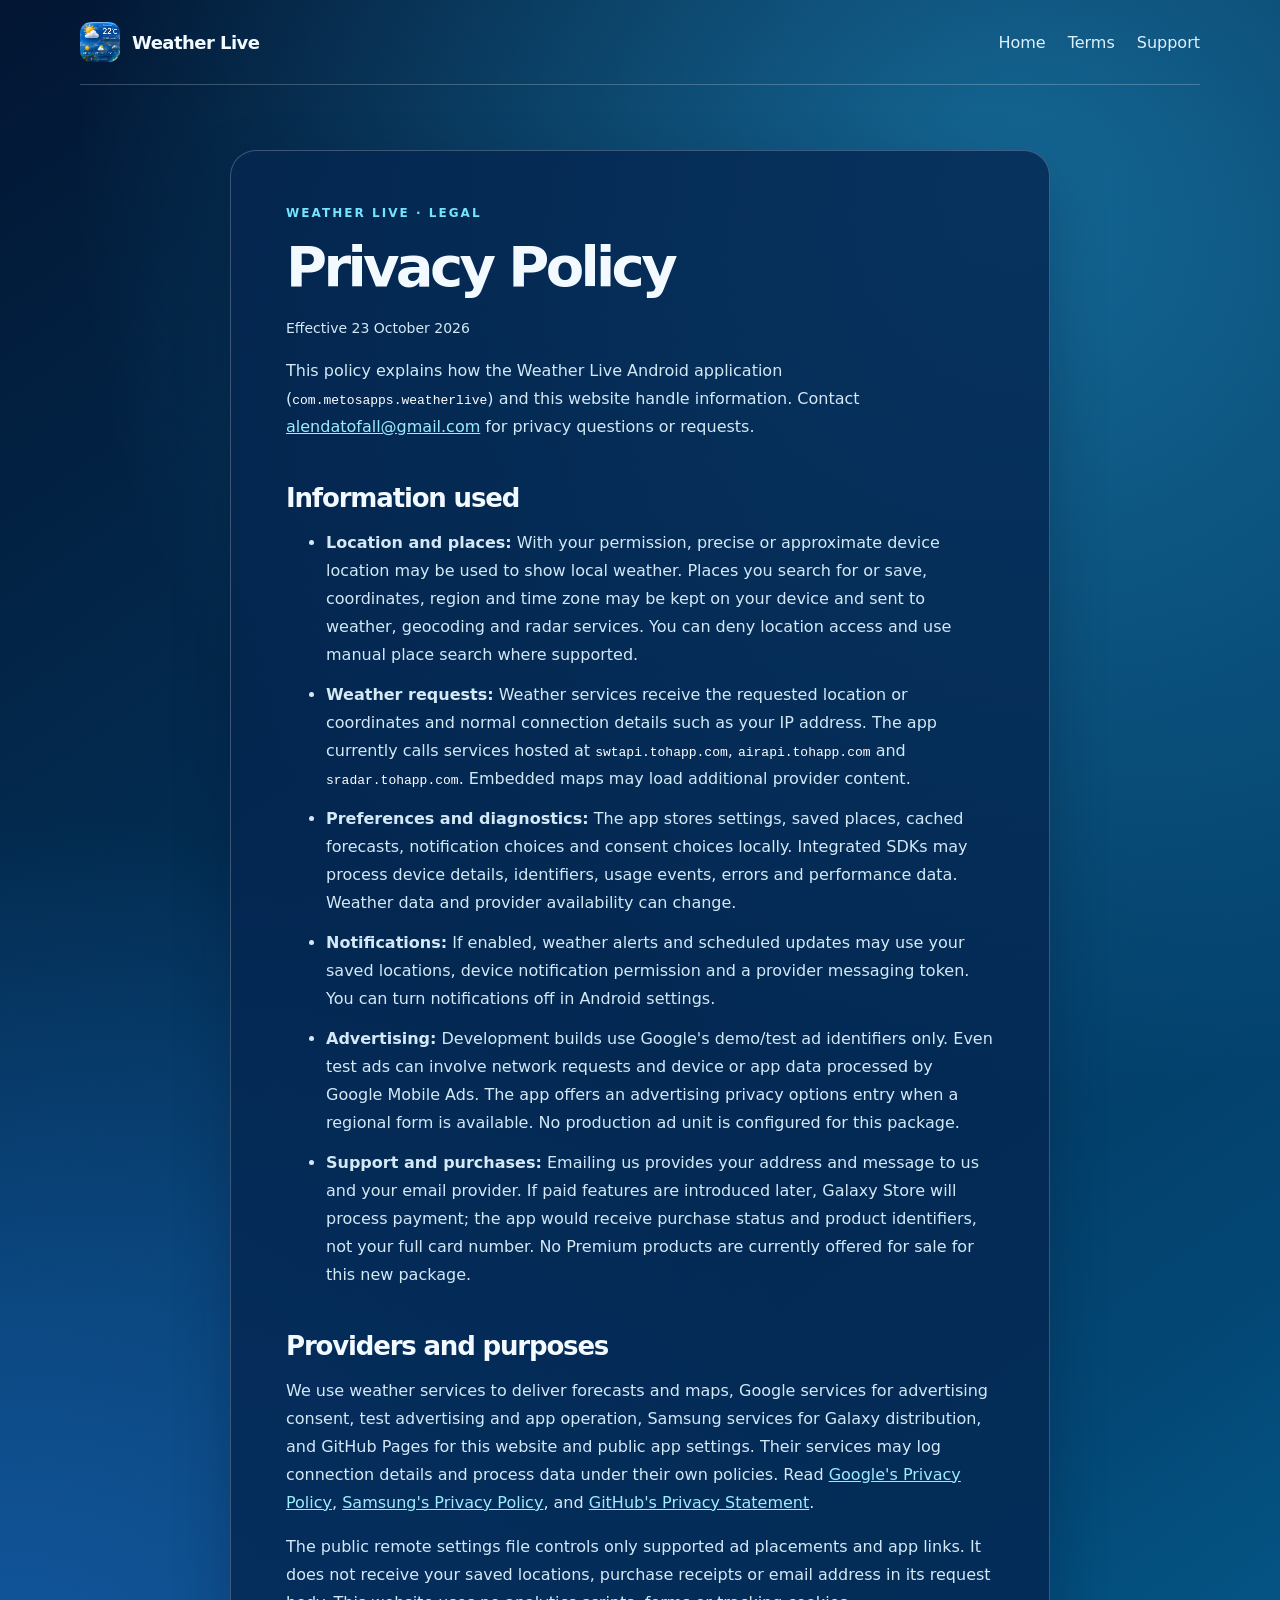
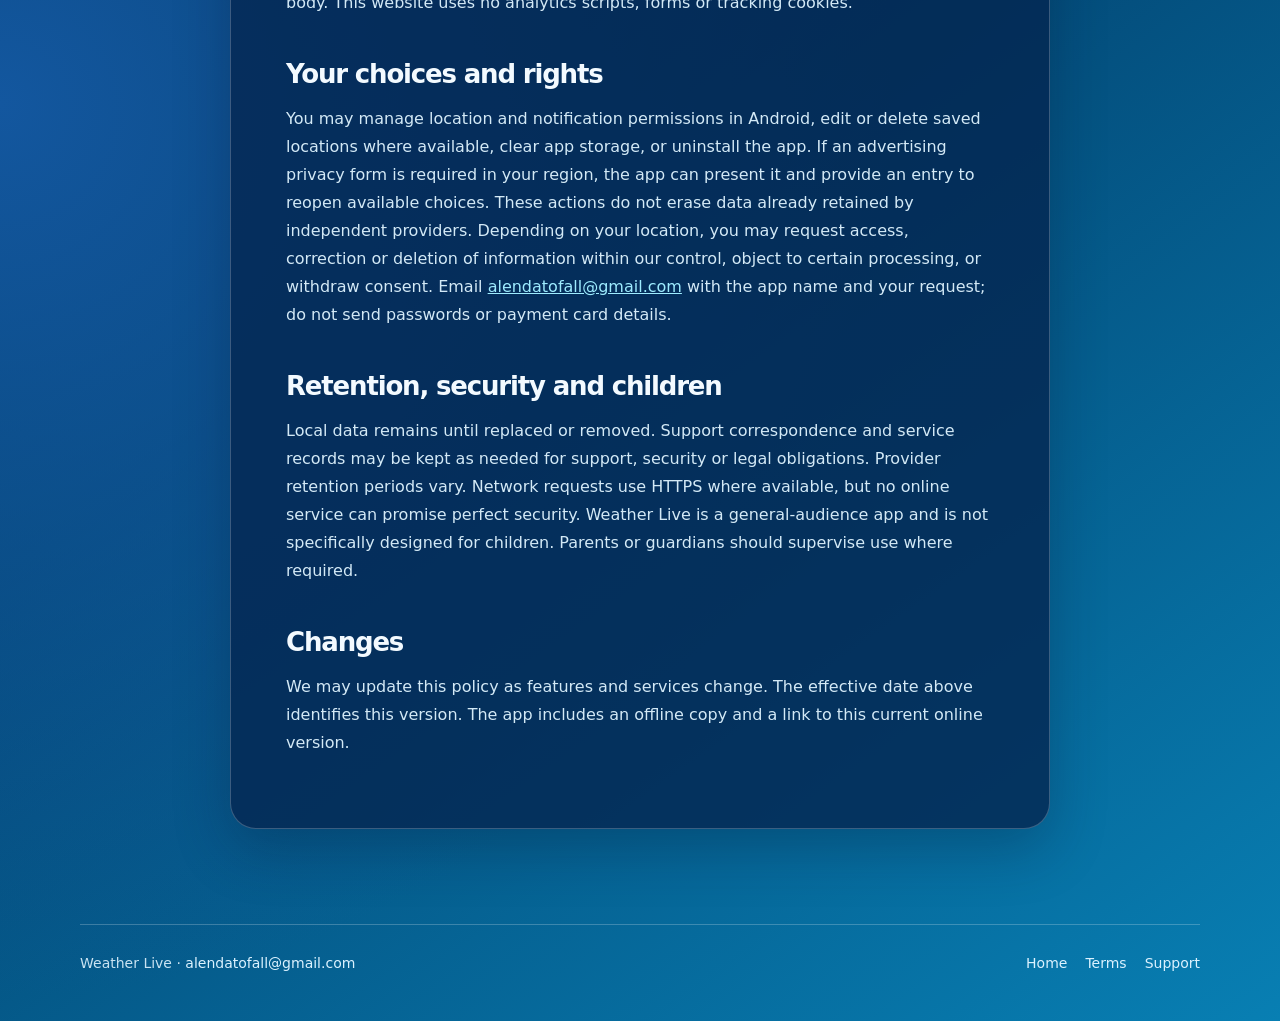
==== docs/privacy.html @ d6e540c8 "Launch Weather Live site and test-ad remote settings" ====
<!doctype html>
<html lang="en"><head><meta charset="utf-8"><meta name="viewport" content="width=device-width,initial-scale=1"><meta name="theme-color" content="#034775"><meta name="description" content="Privacy Policy for Weather Live"><title>Privacy Policy — Weather Live</title><link rel="canonical" href="https://metosapps.github.io/weather-live/privacy.html"><link rel="icon" href="assets/weather-live-icon.png"><link rel="stylesheet" href="styles.css"></head><body><header class="top wrap"><a class="brand" href="./"><img src="assets/weather-live-icon.png" alt="">Weather Live</a><nav class="nav"><a href="./">Home</a><a href="terms.html">Terms</a><a href="support.html">Support</a></nav></header><main class="article"><div class="eyebrow">Weather Live · Legal</div><h1>Privacy Policy</h1><p class="date">Effective 23 October 2026</p><p>This policy explains how the Weather Live Android application (<code>com.metosapps.weatherlive</code>) and this website handle information. Contact <a href="mailto:alendatofall@gmail.com">alendatofall@gmail.com</a> for privacy questions or requests.</p>
<h2>Information used</h2><ul><li><strong>Location and places:</strong> With your permission, precise or approximate device location may be used to show local weather. Places you search for or save, coordinates, region and time zone may be kept on your device and sent to weather, geocoding and radar services. You can deny location access and use manual place search where supported.</li><li><strong>Weather requests:</strong> Weather services receive the requested location or coordinates and normal connection details such as your IP address. The app currently calls services hosted at <code>swtapi.tohapp.com</code>, <code>airapi.tohapp.com</code> and <code>sradar.tohapp.com</code>. Embedded maps may load additional provider content.</li><li><strong>Preferences and diagnostics:</strong> The app stores settings, saved places, cached forecasts, notification choices and consent choices locally. Integrated SDKs may process device details, identifiers, usage events, errors and performance data. Weather data and provider availability can change.</li><li><strong>Notifications:</strong> If enabled, weather alerts and scheduled updates may use your saved locations, device notification permission and a provider messaging token. You can turn notifications off in Android settings.</li><li><strong>Advertising:</strong> Development builds use Google's demo/test ad identifiers only. Even test ads can involve network requests and device or app data processed by Google Mobile Ads. The app offers an advertising privacy options entry when a regional form is available. No production ad unit is configured for this package.</li><li><strong>Support and purchases:</strong> Emailing us provides your address and message to us and your email provider. If paid features are introduced later, Galaxy Store will process payment; the app would receive purchase status and product identifiers, not your full card number. No Premium products are currently offered for sale for this new package.</li></ul>
<h2>Providers and purposes</h2><p>We use weather services to deliver forecasts and maps, Google services for advertising consent, test advertising and app operation, Samsung services for Galaxy distribution, and GitHub Pages for this website and public app settings. Their services may log connection details and process data under their own policies. Read <a href="https://policies.google.com/privacy">Google's Privacy Policy</a>, <a href="https://www.samsung.com/us/account/privacy-policy/">Samsung's Privacy Policy</a>, and <a href="https://docs.github.com/en/site-policy/privacy-policies/github-general-privacy-statement">GitHub's Privacy Statement</a>.</p><p>The public remote settings file controls only supported ad placements and app links. It does not receive your saved locations, purchase receipts or email address in its request body. This website uses no analytics scripts, forms or tracking cookies.</p>
<h2>Your choices and rights</h2><p>You may manage location and notification permissions in Android, edit or delete saved locations where available, clear app storage, or uninstall the app. If an advertising privacy form is required in your region, the app can present it and provide an entry to reopen available choices. These actions do not erase data already retained by independent providers. Depending on your location, you may request access, correction or deletion of information within our control, object to certain processing, or withdraw consent. Email <a href="mailto:alendatofall@gmail.com">alendatofall@gmail.com</a> with the app name and your request; do not send passwords or payment card details.</p>
<h2>Retention, security and children</h2><p>Local data remains until replaced or removed. Support correspondence and service records may be kept as needed for support, security or legal obligations. Provider retention periods vary. Network requests use HTTPS where available, but no online service can promise perfect security. Weather Live is a general-audience app and is not specifically designed for children. Parents or guardians should supervise use where required.</p>
<h2>Changes</h2><p>We may update this policy as features and services change. The effective date above identifies this version. The app includes an offline copy and a link to this current online version.</p></main><footer class="foot wrap"><span>Weather Live · <a href="mailto:alendatofall@gmail.com">alendatofall@gmail.com</a></span><nav><a href="./">Home</a><a href="terms.html">Terms</a><a href="support.html">Support</a></nav></footer></body></html>
---- docs/styles.css ----
:root{color-scheme:dark;--ink:#f3faff;--muted:#bfd9ec;--line:#ffffff38;--glass:#ffffff16;--cyan:#74e4ff;--deep:#021b40}*{box-sizing:border-box}html{scroll-behavior:smooth}body{margin:0;font-family:Inter,ui-sans-serif,system-ui,-apple-system,BlinkMacSystemFont,"Segoe UI",sans-serif;color:var(--ink);background:radial-gradient(circle at 78% 7%,#2dbdf76b,transparent 35%),radial-gradient(circle at 0 65%,#13579f,transparent 42%),linear-gradient(145deg,#021633,#034775 62%,#087fb3);min-height:100vh}a{color:inherit}a:focus-visible{outline:3px solid #b1f0ff;outline-offset:4px;border-radius:8px}.wrap{width:min(1120px,calc(100% - 40px));margin:auto}.top{display:flex;align-items:center;justify-content:space-between;gap:24px;padding:22px 0;border-bottom:1px solid var(--line)}.brand{display:flex;align-items:center;gap:12px;text-decoration:none;font-size:18px;font-weight:800;letter-spacing:-.03em}.brand img{width:40px;height:40px;border-radius:11px}.nav{display:flex;flex-wrap:wrap;gap:22px}.nav a,.foot a{text-decoration:none;color:#dbf2ff}.nav a:hover,.foot a:hover{text-decoration:underline}.hero{display:grid;grid-template-columns:1.15fr .85fr;align-items:center;gap:56px;padding:75px 0 65px}.eyebrow{font-size:12px;letter-spacing:.17em;text-transform:uppercase;font-weight:800;color:var(--cyan)}h1{font-size:clamp(48px,7vw,86px);line-height:1.04;letter-spacing:-.065em;margin:18px 0 20px}h2{font-size:clamp(28px,3.5vw,44px);letter-spacing:-.045em;margin:0 0 14px}h3{font-size:20px;margin:0 0 10px}.lead{font-size:clamp(18px,2vw,21px);line-height:1.65;color:#def3ff;max-width:650px}.muted{color:var(--muted);line-height:1.65}.pills{display:flex;gap:10px;flex-wrap:wrap;margin:28px 0}.pill{padding:9px 13px;border:1px solid var(--line);border-radius:99px;background:var(--glass);color:#e4f7ff;font-size:13px}.store{display:inline-flex;align-items:center;gap:12px;border:1px solid #a9eafa;background:#071c39;border-radius:14px;padding:11px 18px;text-decoration:none;box-shadow:0 10px 30px #00132c55}.store:hover{background:#12385f}.store svg{width:30px;height:30px}.store small{display:block;color:#b8d6e7;font-size:10px;letter-spacing:.12em;text-transform:uppercase}.store strong{display:block;font-size:19px;line-height:1.12}.soon{display:block;margin-top:12px;color:#d8eefa;font-size:13px}.visual{position:relative}.visual:before{content:"";position:absolute;inset:10%;background:#21c7ff;filter:blur(85px);opacity:.5}.hero-icon{position:relative;display:block;width:min(100%,450px);margin:auto;border-radius:28%;box-shadow:0 38px 80px #00152ea6;transform:rotate(2deg)}.section{padding:62px 0}.section-head{max-width:700px;margin-bottom:26px}.grid{display:grid;grid-template-columns:repeat(3,1fr);gap:16px}.card{background:linear-gradient(150deg,#ffffff29,#ffffff0c);border:1px solid var(--line);backdrop-filter:blur(16px);border-radius:22px;padding:25px;min-height:180px;box-shadow:0 14px 36px #00142d28}.card .symbol{font-size:27px;display:block;margin-bottom:22px}.card p{margin:0;color:#cce5f4;line-height:1.6}.band{margin:50px 0;padding:33px;border-radius:25px;background:linear-gradient(130deg,#ffffff20,#ffffff0a);border:1px solid var(--line);display:flex;justify-content:space-between;gap:30px;align-items:center}.band p{max-width:680px}.foot{border-top:1px solid var(--line);padding:30px 0 50px;display:flex;justify-content:space-between;gap:22px;flex-wrap:wrap;color:#c9e3f2;font-size:14px}.foot nav{display:flex;gap:18px;flex-wrap:wrap}.article{max-width:820px;margin:65px auto 95px;background:#042650cc;border:1px solid var(--line);border-radius:26px;padding:clamp(25px,5vw,55px);box-shadow:0 20px 55px #00142d44}.article h1{font-size:clamp(37px,5vw,56px)}.article h2{font-size:26px;margin:42px 0 12px}.article p,.article li{color:#d3e9f6;line-height:1.75}.article li{margin-bottom:12px}.article a{color:#9eecff}.article code{color:#fff;overflow-wrap:anywhere}.date{color:#afd6ec;font-size:14px}@media(max-width:790px){.hero{grid-template-columns:1fr;padding:54px 0 35px;gap:40px}.visual{order:-1}.hero-icon{width:min(72vw,330px)}.grid{grid-template-columns:repeat(2,1fr)}.band{display:block}}@media(max-width:550px){.top{align-items:flex-start;flex-direction:column}.nav{gap:14px}.grid{grid-template-columns:1fr}.card{min-height:0}.band{padding:25px}}
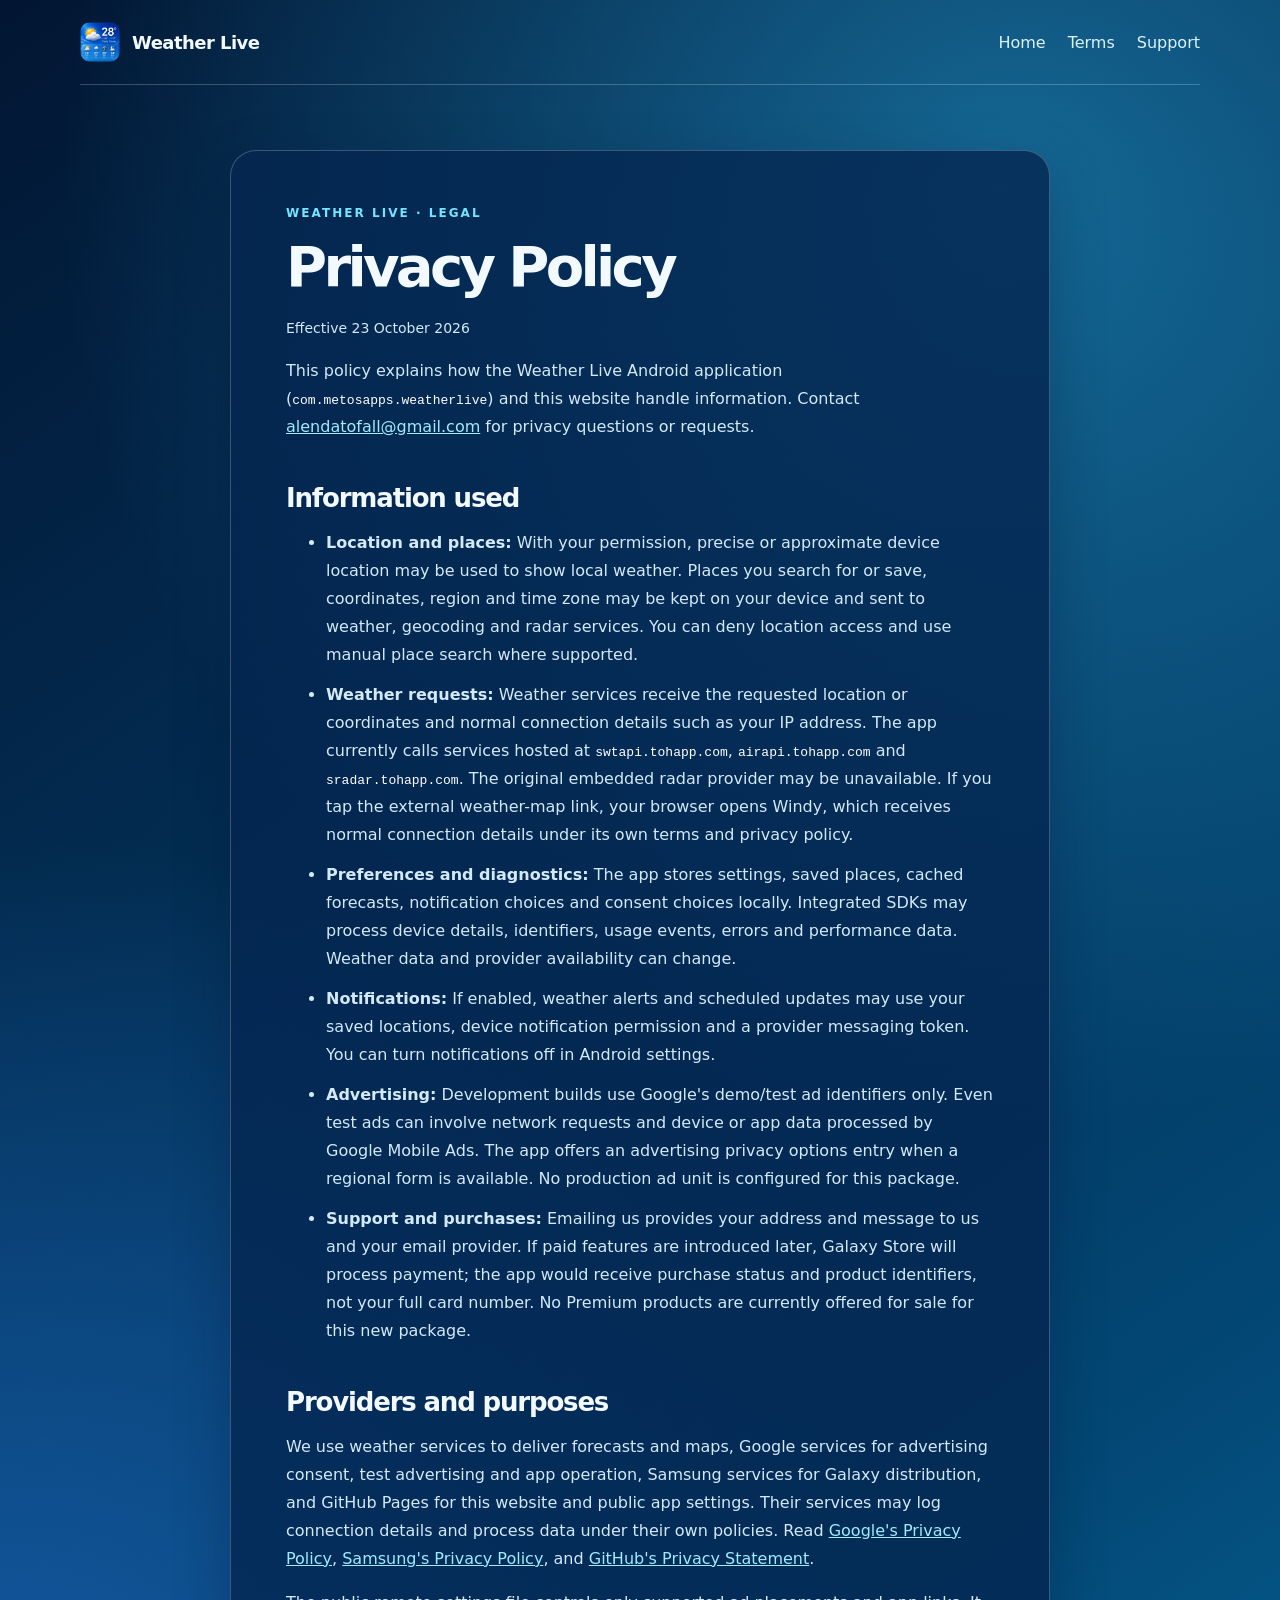
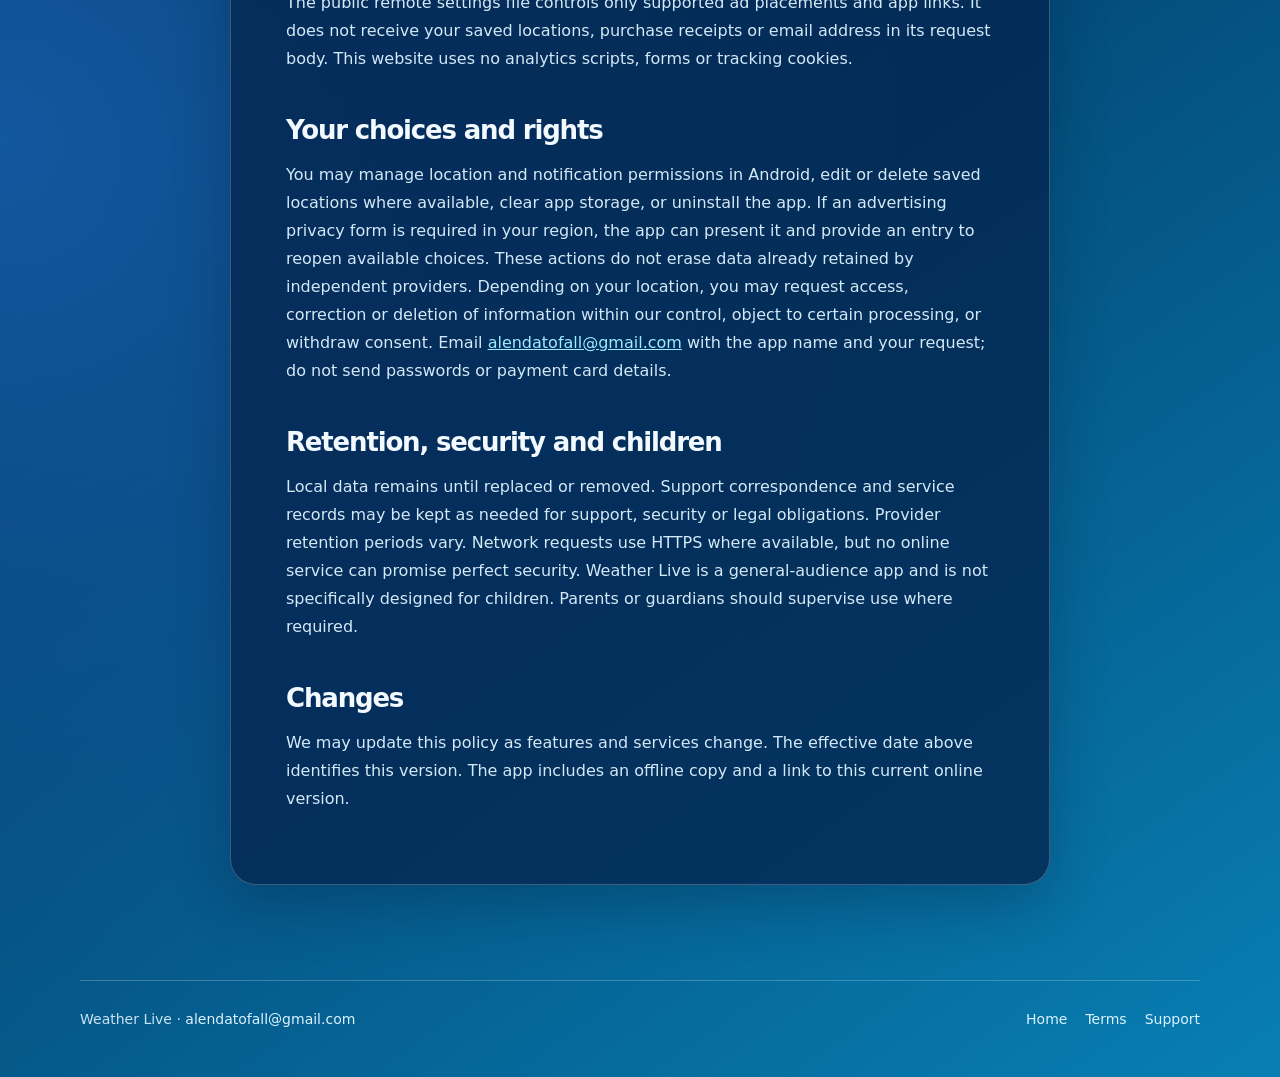
==== commit b0a8355f: "Refresh Weather Live icon and condition artwork" ====
--- a/docs/privacy.html
+++ b/docs/privacy.html
@@ -1,6 +1,6 @@
 <!doctype html>
 <html lang="en"><head><meta charset="utf-8"><meta name="viewport" content="width=device-width,initial-scale=1"><meta name="theme-color" content="#034775"><meta name="description" content="Privacy Policy for Weather Live"><title>Privacy Policy — Weather Live</title><link rel="canonical" href="https://metosapps.github.io/weather-live/privacy.html"><link rel="icon" href="assets/weather-live-icon.png"><link rel="stylesheet" href="styles.css"></head><body><header class="top wrap"><a class="brand" href="./"><img src="assets/weather-live-icon.png" alt="">Weather Live</a><nav class="nav"><a href="./">Home</a><a href="terms.html">Terms</a><a href="support.html">Support</a></nav></header><main class="article"><div class="eyebrow">Weather Live · Legal</div><h1>Privacy Policy</h1><p class="date">Effective 23 October 2026</p><p>This policy explains how the Weather Live Android application (<code>com.metosapps.weatherlive</code>) and this website handle information. Contact <a href="mailto:alendatofall@gmail.com">alendatofall@gmail.com</a> for privacy questions or requests.</p>
-<h2>Information used</h2><ul><li><strong>Location and places:</strong> With your permission, precise or approximate device location may be used to show local weather. Places you search for or save, coordinates, region and time zone may be kept on your device and sent to weather, geocoding and radar services. You can deny location access and use manual place search where supported.</li><li><strong>Weather requests:</strong> Weather services receive the requested location or coordinates and normal connection details such as your IP address. The app currently calls services hosted at <code>swtapi.tohapp.com</code>, <code>airapi.tohapp.com</code> and <code>sradar.tohapp.com</code>. Embedded maps may load additional provider content.</li><li><strong>Preferences and diagnostics:</strong> The app stores settings, saved places, cached forecasts, notification choices and consent choices locally. Integrated SDKs may process device details, identifiers, usage events, errors and performance data. Weather data and provider availability can change.</li><li><strong>Notifications:</strong> If enabled, weather alerts and scheduled updates may use your saved locations, device notification permission and a provider messaging token. You can turn notifications off in Android settings.</li><li><strong>Advertising:</strong> Development builds use Google's demo/test ad identifiers only. Even test ads can involve network requests and device or app data processed by Google Mobile Ads. The app offers an advertising privacy options entry when a regional form is available. No production ad unit is configured for this package.</li><li><strong>Support and purchases:</strong> Emailing us provides your address and message to us and your email provider. If paid features are introduced later, Galaxy Store will process payment; the app would receive purchase status and product identifiers, not your full card number. No Premium products are currently offered for sale for this new package.</li></ul>
+<h2>Information used</h2><ul><li><strong>Location and places:</strong> With your permission, precise or approximate device location may be used to show local weather. Places you search for or save, coordinates, region and time zone may be kept on your device and sent to weather, geocoding and radar services. You can deny location access and use manual place search where supported.</li><li><strong>Weather requests:</strong> Weather services receive the requested location or coordinates and normal connection details such as your IP address. The app currently calls services hosted at <code>swtapi.tohapp.com</code>, <code>airapi.tohapp.com</code> and <code>sradar.tohapp.com</code>. The original embedded radar provider may be unavailable. If you tap the external weather-map link, your browser opens Windy, which receives normal connection details under its own terms and privacy policy.</li><li><strong>Preferences and diagnostics:</strong> The app stores settings, saved places, cached forecasts, notification choices and consent choices locally. Integrated SDKs may process device details, identifiers, usage events, errors and performance data. Weather data and provider availability can change.</li><li><strong>Notifications:</strong> If enabled, weather alerts and scheduled updates may use your saved locations, device notification permission and a provider messaging token. You can turn notifications off in Android settings.</li><li><strong>Advertising:</strong> Development builds use Google's demo/test ad identifiers only. Even test ads can involve network requests and device or app data processed by Google Mobile Ads. The app offers an advertising privacy options entry when a regional form is available. No production ad unit is configured for this package.</li><li><strong>Support and purchases:</strong> Emailing us provides your address and message to us and your email provider. If paid features are introduced later, Galaxy Store will process payment; the app would receive purchase status and product identifiers, not your full card number. No Premium products are currently offered for sale for this new package.</li></ul>
 <h2>Providers and purposes</h2><p>We use weather services to deliver forecasts and maps, Google services for advertising consent, test advertising and app operation, Samsung services for Galaxy distribution, and GitHub Pages for this website and public app settings. Their services may log connection details and process data under their own policies. Read <a href="https://policies.google.com/privacy">Google's Privacy Policy</a>, <a href="https://www.samsung.com/us/account/privacy-policy/">Samsung's Privacy Policy</a>, and <a href="https://docs.github.com/en/site-policy/privacy-policies/github-general-privacy-statement">GitHub's Privacy Statement</a>.</p><p>The public remote settings file controls only supported ad placements and app links. It does not receive your saved locations, purchase receipts or email address in its request body. This website uses no analytics scripts, forms or tracking cookies.</p>
 <h2>Your choices and rights</h2><p>You may manage location and notification permissions in Android, edit or delete saved locations where available, clear app storage, or uninstall the app. If an advertising privacy form is required in your region, the app can present it and provide an entry to reopen available choices. These actions do not erase data already retained by independent providers. Depending on your location, you may request access, correction or deletion of information within our control, object to certain processing, or withdraw consent. Email <a href="mailto:alendatofall@gmail.com">alendatofall@gmail.com</a> with the app name and your request; do not send passwords or payment card details.</p>
 <h2>Retention, security and children</h2><p>Local data remains until replaced or removed. Support correspondence and service records may be kept as needed for support, security or legal obligations. Provider retention periods vary. Network requests use HTTPS where available, but no online service can promise perfect security. Weather Live is a general-audience app and is not specifically designed for children. Parents or guardians should supervise use where required.</p>
--- a/docs/styles.css
+++ b/docs/styles.css
@@ -1 +1,3 @@
 :root{color-scheme:dark;--ink:#f3faff;--muted:#bfd9ec;--line:#ffffff38;--glass:#ffffff16;--cyan:#74e4ff;--deep:#021b40}*{box-sizing:border-box}html{scroll-behavior:smooth}body{margin:0;font-family:Inter,ui-sans-serif,system-ui,-apple-system,BlinkMacSystemFont,"Segoe UI",sans-serif;color:var(--ink);background:radial-gradient(circle at 78% 7%,#2dbdf76b,transparent 35%),radial-gradient(circle at 0 65%,#13579f,transparent 42%),linear-gradient(145deg,#021633,#034775 62%,#087fb3);min-height:100vh}a{color:inherit}a:focus-visible{outline:3px solid #b1f0ff;outline-offset:4px;border-radius:8px}.wrap{width:min(1120px,calc(100% - 40px));margin:auto}.top{display:flex;align-items:center;justify-content:space-between;gap:24px;padding:22px 0;border-bottom:1px solid var(--line)}.brand{display:flex;align-items:center;gap:12px;text-decoration:none;font-size:18px;font-weight:800;letter-spacing:-.03em}.brand img{width:40px;height:40px;border-radius:11px}.nav{display:flex;flex-wrap:wrap;gap:22px}.nav a,.foot a{text-decoration:none;color:#dbf2ff}.nav a:hover,.foot a:hover{text-decoration:underline}.hero{display:grid;grid-template-columns:1.15fr .85fr;align-items:center;gap:56px;padding:75px 0 65px}.eyebrow{font-size:12px;letter-spacing:.17em;text-transform:uppercase;font-weight:800;color:var(--cyan)}h1{font-size:clamp(48px,7vw,86px);line-height:1.04;letter-spacing:-.065em;margin:18px 0 20px}h2{font-size:clamp(28px,3.5vw,44px);letter-spacing:-.045em;margin:0 0 14px}h3{font-size:20px;margin:0 0 10px}.lead{font-size:clamp(18px,2vw,21px);line-height:1.65;color:#def3ff;max-width:650px}.muted{color:var(--muted);line-height:1.65}.pills{display:flex;gap:10px;flex-wrap:wrap;margin:28px 0}.pill{padding:9px 13px;border:1px solid var(--line);border-radius:99px;background:var(--glass);color:#e4f7ff;font-size:13px}.store{display:inline-flex;align-items:center;gap:12px;border:1px solid #a9eafa;background:#071c39;border-radius:14px;padding:11px 18px;text-decoration:none;box-shadow:0 10px 30px #00132c55}.store:hover{background:#12385f}.store svg{width:30px;height:30px}.store small{display:block;color:#b8d6e7;font-size:10px;letter-spacing:.12em;text-transform:uppercase}.store strong{display:block;font-size:19px;line-height:1.12}.soon{display:block;margin-top:12px;color:#d8eefa;font-size:13px}.visual{position:relative}.visual:before{content:"";position:absolute;inset:10%;background:#21c7ff;filter:blur(85px);opacity:.5}.hero-icon{position:relative;display:block;width:min(100%,450px);margin:auto;border-radius:28%;box-shadow:0 38px 80px #00152ea6;transform:rotate(2deg)}.section{padding:62px 0}.section-head{max-width:700px;margin-bottom:26px}.grid{display:grid;grid-template-columns:repeat(3,1fr);gap:16px}.card{background:linear-gradient(150deg,#ffffff29,#ffffff0c);border:1px solid var(--line);backdrop-filter:blur(16px);border-radius:22px;padding:25px;min-height:180px;box-shadow:0 14px 36px #00142d28}.card .symbol{font-size:27px;display:block;margin-bottom:22px}.card p{margin:0;color:#cce5f4;line-height:1.6}.band{margin:50px 0;padding:33px;border-radius:25px;background:linear-gradient(130deg,#ffffff20,#ffffff0a);border:1px solid var(--line);display:flex;justify-content:space-between;gap:30px;align-items:center}.band p{max-width:680px}.foot{border-top:1px solid var(--line);padding:30px 0 50px;display:flex;justify-content:space-between;gap:22px;flex-wrap:wrap;color:#c9e3f2;font-size:14px}.foot nav{display:flex;gap:18px;flex-wrap:wrap}.article{max-width:820px;margin:65px auto 95px;background:#042650cc;border:1px solid var(--line);border-radius:26px;padding:clamp(25px,5vw,55px);box-shadow:0 20px 55px #00142d44}.article h1{font-size:clamp(37px,5vw,56px)}.article h2{font-size:26px;margin:42px 0 12px}.article p,.article li{color:#d3e9f6;line-height:1.75}.article li{margin-bottom:12px}.article a{color:#9eecff}.article code{color:#fff;overflow-wrap:anywhere}.date{color:#afd6ec;font-size:14px}@media(max-width:790px){.hero{grid-template-columns:1fr;padding:54px 0 35px;gap:40px}.visual{order:-1}.hero-icon{width:min(72vw,330px)}.grid{grid-template-columns:repeat(2,1fr)}.band{display:block}}@media(max-width:550px){.top{align-items:flex-start;flex-direction:column}.nav{gap:14px}.grid{grid-template-columns:1fr}.card{min-height:0}.band{padding:25px}}
+
+.scene-grid{display:grid;grid-template-columns:repeat(3,1fr);gap:16px}.scene-grid figure{margin:0;overflow:hidden;position:relative;border-radius:22px;border:1px solid var(--line);background:#041b38}.scene-grid img{display:block;width:100%;height:370px;object-fit:cover}.scene-grid figcaption{position:absolute;inset:auto 0 0;padding:28px 18px 17px;background:linear-gradient(transparent,#001735d9);font-weight:800;font-size:20px}@media(max-width:600px){.scene-grid{grid-template-columns:1fr 1fr}.scene-grid figure:last-child{display:none}.scene-grid img{height:270px}}
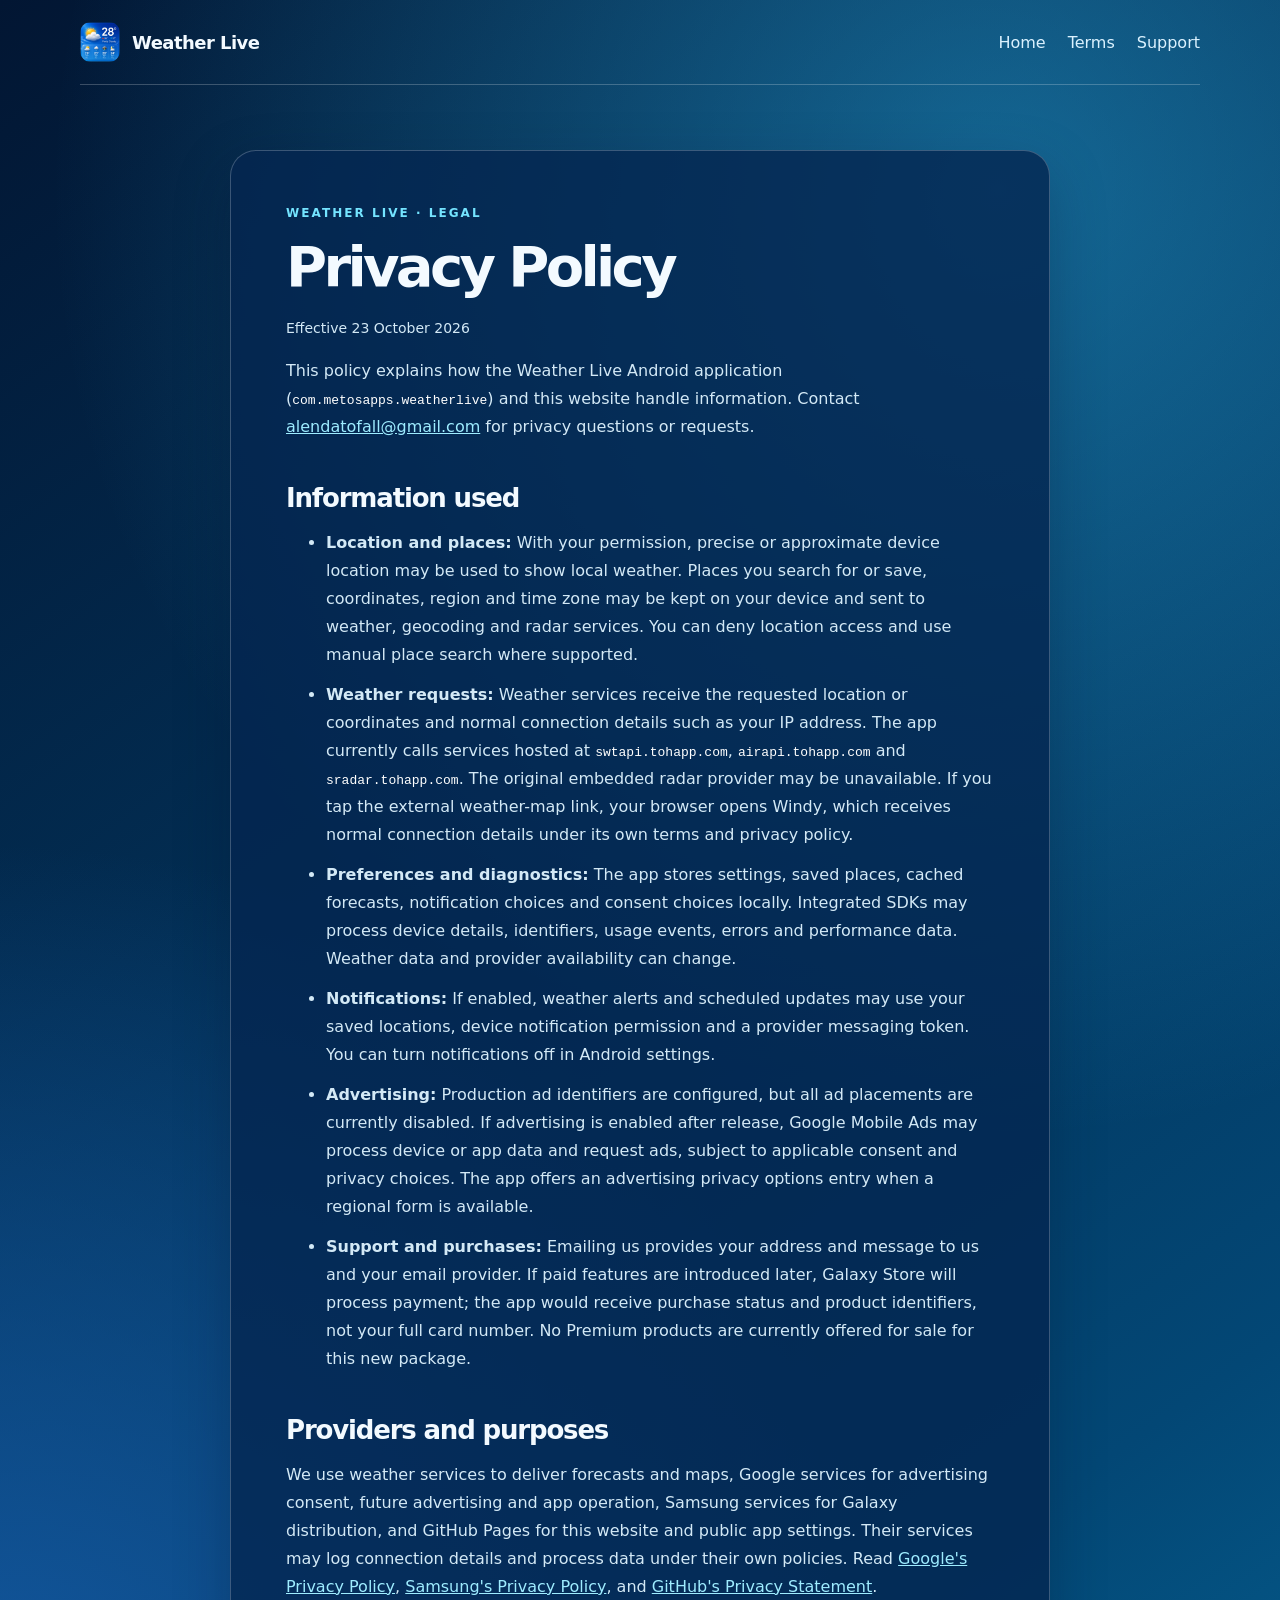
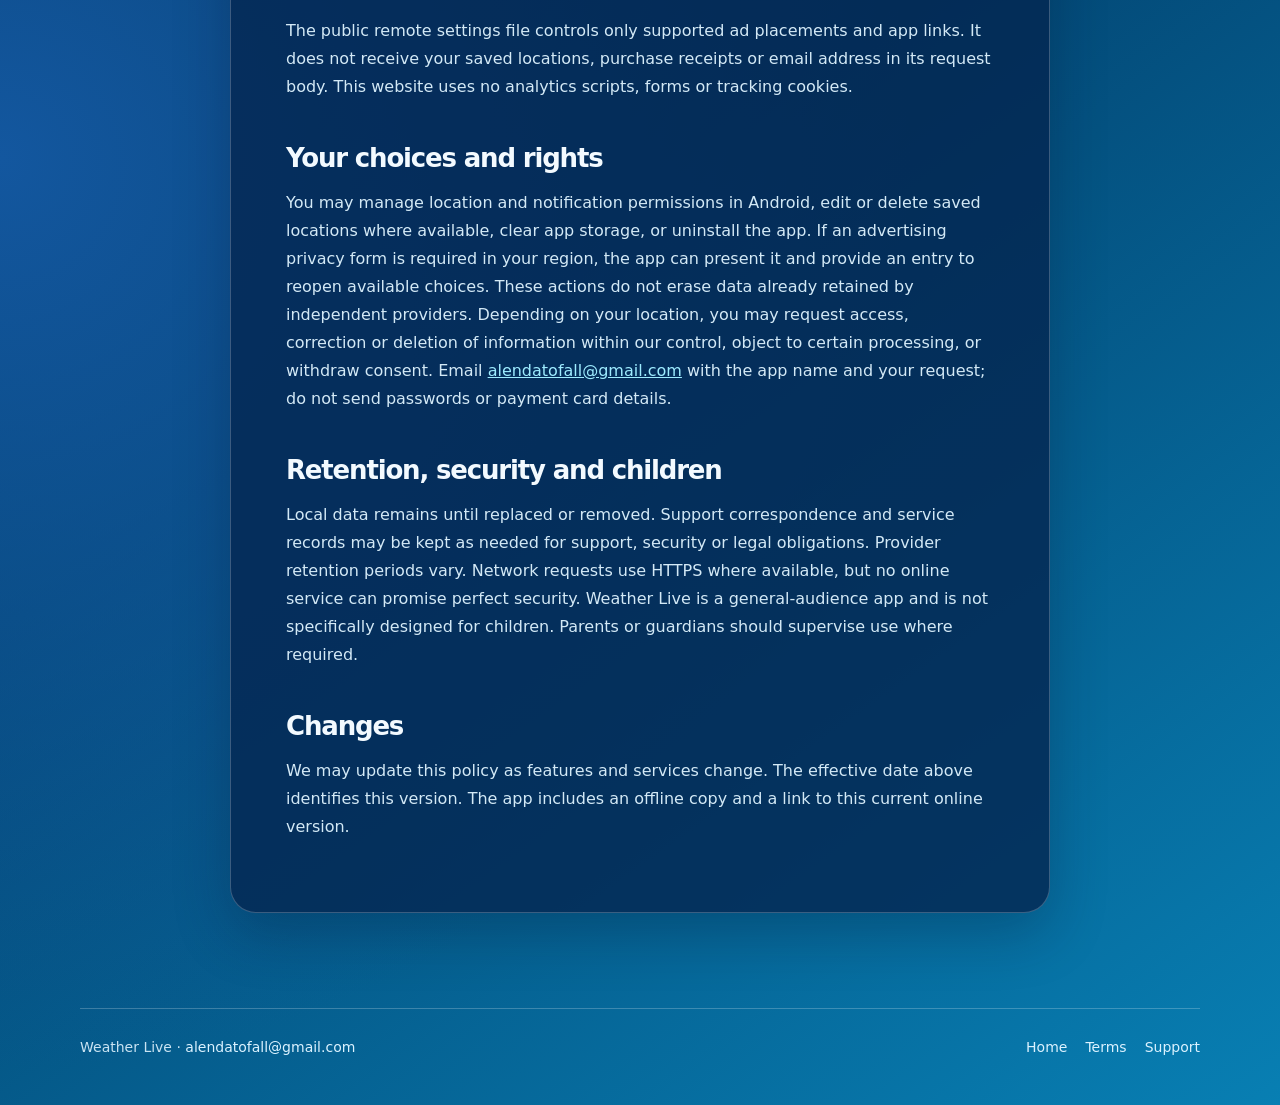
==== commit 332c457e: "Configure production ad units with all placements disabled" ====
--- a/docs/privacy.html
+++ b/docs/privacy.html
@@ -1,7 +1,7 @@
 <!doctype html>
 <html lang="en"><head><meta charset="utf-8"><meta name="viewport" content="width=device-width,initial-scale=1"><meta name="theme-color" content="#034775"><meta name="description" content="Privacy Policy for Weather Live"><title>Privacy Policy — Weather Live</title><link rel="canonical" href="https://metosapps.github.io/weather-live/privacy.html"><link rel="icon" href="assets/weather-live-icon.png"><link rel="stylesheet" href="styles.css"></head><body><header class="top wrap"><a class="brand" href="./"><img src="assets/weather-live-icon.png" alt="">Weather Live</a><nav class="nav"><a href="./">Home</a><a href="terms.html">Terms</a><a href="support.html">Support</a></nav></header><main class="article"><div class="eyebrow">Weather Live · Legal</div><h1>Privacy Policy</h1><p class="date">Effective 23 October 2026</p><p>This policy explains how the Weather Live Android application (<code>com.metosapps.weatherlive</code>) and this website handle information. Contact <a href="mailto:alendatofall@gmail.com">alendatofall@gmail.com</a> for privacy questions or requests.</p>
-<h2>Information used</h2><ul><li><strong>Location and places:</strong> With your permission, precise or approximate device location may be used to show local weather. Places you search for or save, coordinates, region and time zone may be kept on your device and sent to weather, geocoding and radar services. You can deny location access and use manual place search where supported.</li><li><strong>Weather requests:</strong> Weather services receive the requested location or coordinates and normal connection details such as your IP address. The app currently calls services hosted at <code>swtapi.tohapp.com</code>, <code>airapi.tohapp.com</code> and <code>sradar.tohapp.com</code>. The original embedded radar provider may be unavailable. If you tap the external weather-map link, your browser opens Windy, which receives normal connection details under its own terms and privacy policy.</li><li><strong>Preferences and diagnostics:</strong> The app stores settings, saved places, cached forecasts, notification choices and consent choices locally. Integrated SDKs may process device details, identifiers, usage events, errors and performance data. Weather data and provider availability can change.</li><li><strong>Notifications:</strong> If enabled, weather alerts and scheduled updates may use your saved locations, device notification permission and a provider messaging token. You can turn notifications off in Android settings.</li><li><strong>Advertising:</strong> Development builds use Google's demo/test ad identifiers only. Even test ads can involve network requests and device or app data processed by Google Mobile Ads. The app offers an advertising privacy options entry when a regional form is available. No production ad unit is configured for this package.</li><li><strong>Support and purchases:</strong> Emailing us provides your address and message to us and your email provider. If paid features are introduced later, Galaxy Store will process payment; the app would receive purchase status and product identifiers, not your full card number. No Premium products are currently offered for sale for this new package.</li></ul>
-<h2>Providers and purposes</h2><p>We use weather services to deliver forecasts and maps, Google services for advertising consent, test advertising and app operation, Samsung services for Galaxy distribution, and GitHub Pages for this website and public app settings. Their services may log connection details and process data under their own policies. Read <a href="https://policies.google.com/privacy">Google's Privacy Policy</a>, <a href="https://www.samsung.com/us/account/privacy-policy/">Samsung's Privacy Policy</a>, and <a href="https://docs.github.com/en/site-policy/privacy-policies/github-general-privacy-statement">GitHub's Privacy Statement</a>.</p><p>The public remote settings file controls only supported ad placements and app links. It does not receive your saved locations, purchase receipts or email address in its request body. This website uses no analytics scripts, forms or tracking cookies.</p>
+<h2>Information used</h2><ul><li><strong>Location and places:</strong> With your permission, precise or approximate device location may be used to show local weather. Places you search for or save, coordinates, region and time zone may be kept on your device and sent to weather, geocoding and radar services. You can deny location access and use manual place search where supported.</li><li><strong>Weather requests:</strong> Weather services receive the requested location or coordinates and normal connection details such as your IP address. The app currently calls services hosted at <code>swtapi.tohapp.com</code>, <code>airapi.tohapp.com</code> and <code>sradar.tohapp.com</code>. The original embedded radar provider may be unavailable. If you tap the external weather-map link, your browser opens Windy, which receives normal connection details under its own terms and privacy policy.</li><li><strong>Preferences and diagnostics:</strong> The app stores settings, saved places, cached forecasts, notification choices and consent choices locally. Integrated SDKs may process device details, identifiers, usage events, errors and performance data. Weather data and provider availability can change.</li><li><strong>Notifications:</strong> If enabled, weather alerts and scheduled updates may use your saved locations, device notification permission and a provider messaging token. You can turn notifications off in Android settings.</li><li><strong>Advertising:</strong> Production ad identifiers are configured, but all ad placements are currently disabled. If advertising is enabled after release, Google Mobile Ads may process device or app data and request ads, subject to applicable consent and privacy choices. The app offers an advertising privacy options entry when a regional form is available.</li><li><strong>Support and purchases:</strong> Emailing us provides your address and message to us and your email provider. If paid features are introduced later, Galaxy Store will process payment; the app would receive purchase status and product identifiers, not your full card number. No Premium products are currently offered for sale for this new package.</li></ul>
+<h2>Providers and purposes</h2><p>We use weather services to deliver forecasts and maps, Google services for advertising consent, future advertising and app operation, Samsung services for Galaxy distribution, and GitHub Pages for this website and public app settings. Their services may log connection details and process data under their own policies. Read <a href="https://policies.google.com/privacy">Google's Privacy Policy</a>, <a href="https://www.samsung.com/us/account/privacy-policy/">Samsung's Privacy Policy</a>, and <a href="https://docs.github.com/en/site-policy/privacy-policies/github-general-privacy-statement">GitHub's Privacy Statement</a>.</p><p>The public remote settings file controls only supported ad placements and app links. It does not receive your saved locations, purchase receipts or email address in its request body. This website uses no analytics scripts, forms or tracking cookies.</p>
 <h2>Your choices and rights</h2><p>You may manage location and notification permissions in Android, edit or delete saved locations where available, clear app storage, or uninstall the app. If an advertising privacy form is required in your region, the app can present it and provide an entry to reopen available choices. These actions do not erase data already retained by independent providers. Depending on your location, you may request access, correction or deletion of information within our control, object to certain processing, or withdraw consent. Email <a href="mailto:alendatofall@gmail.com">alendatofall@gmail.com</a> with the app name and your request; do not send passwords or payment card details.</p>
 <h2>Retention, security and children</h2><p>Local data remains until replaced or removed. Support correspondence and service records may be kept as needed for support, security or legal obligations. Provider retention periods vary. Network requests use HTTPS where available, but no online service can promise perfect security. Weather Live is a general-audience app and is not specifically designed for children. Parents or guardians should supervise use where required.</p>
 <h2>Changes</h2><p>We may update this policy as features and services change. The effective date above identifies this version. The app includes an offline copy and a link to this current online version.</p></main><footer class="foot wrap"><span>Weather Live · <a href="mailto:alendatofall@gmail.com">alendatofall@gmail.com</a></span><nav><a href="./">Home</a><a href="terms.html">Terms</a><a href="support.html">Support</a></nav></footer></body></html>
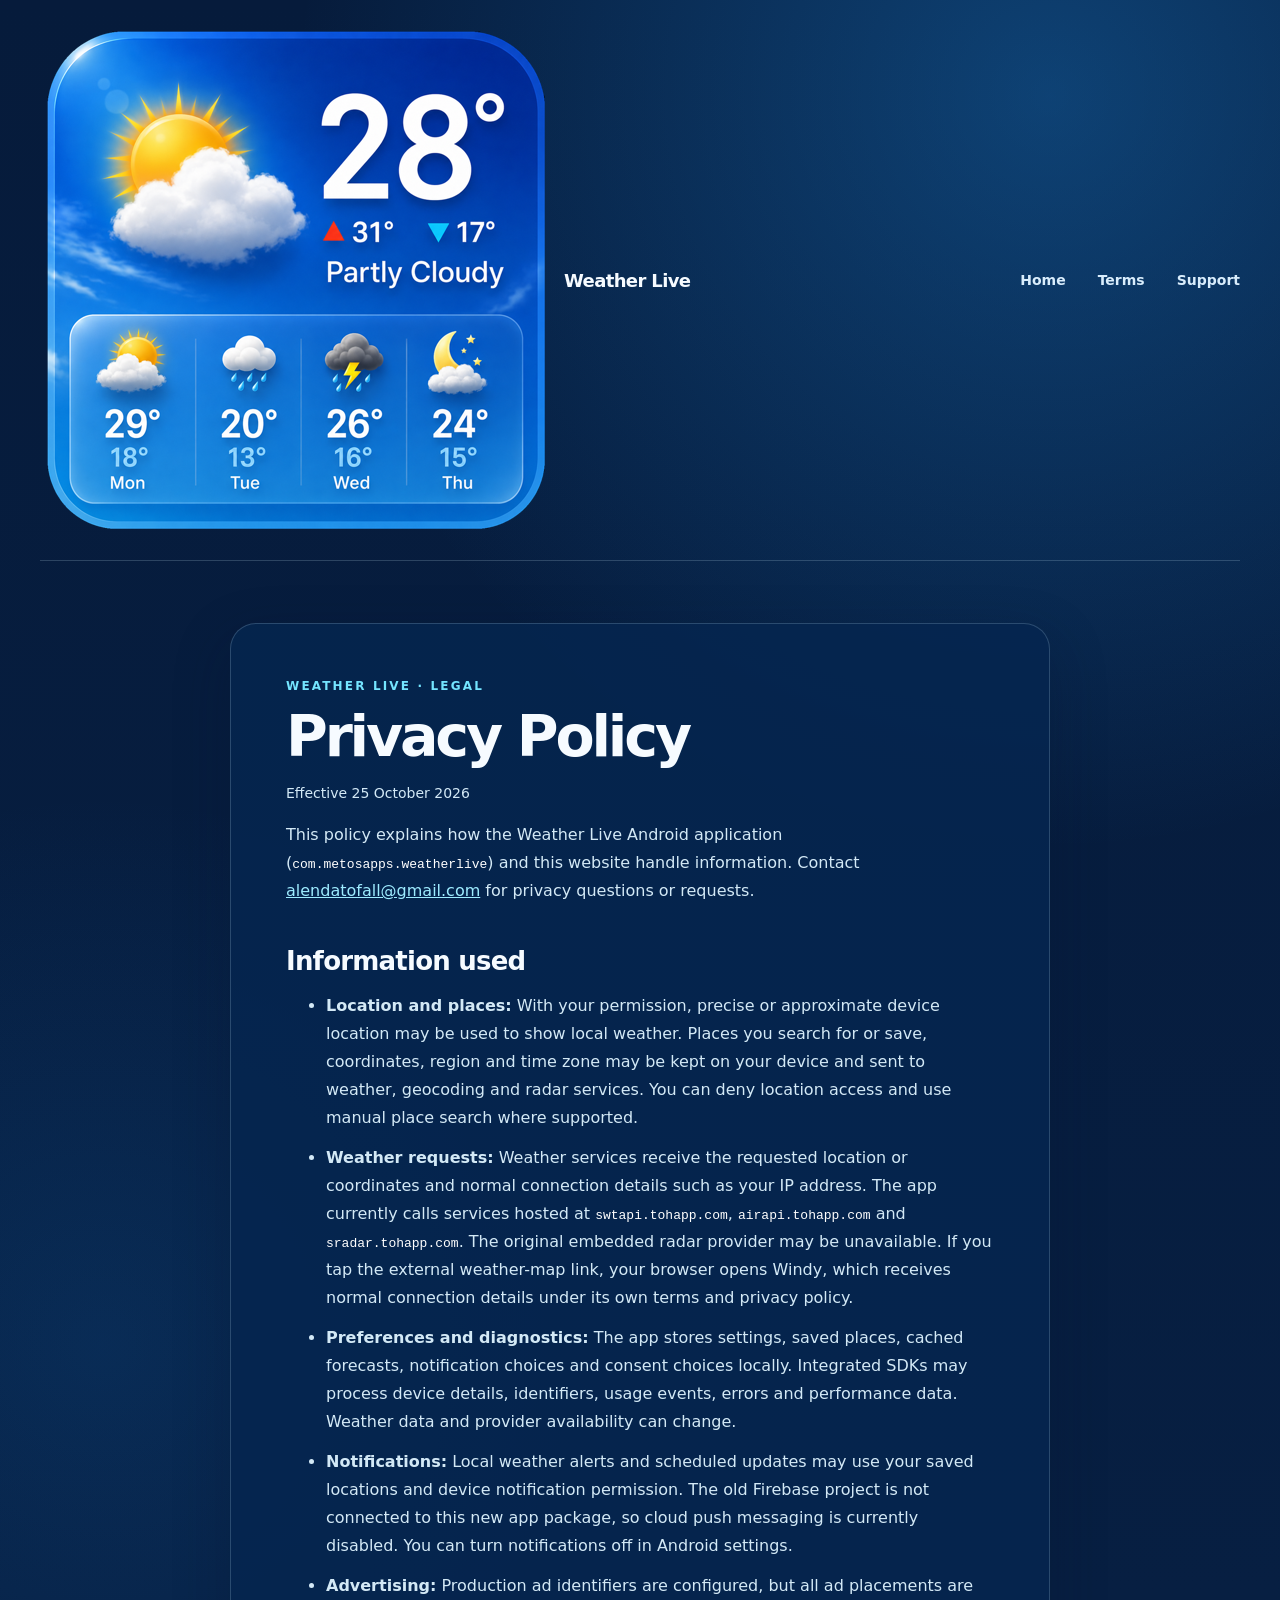
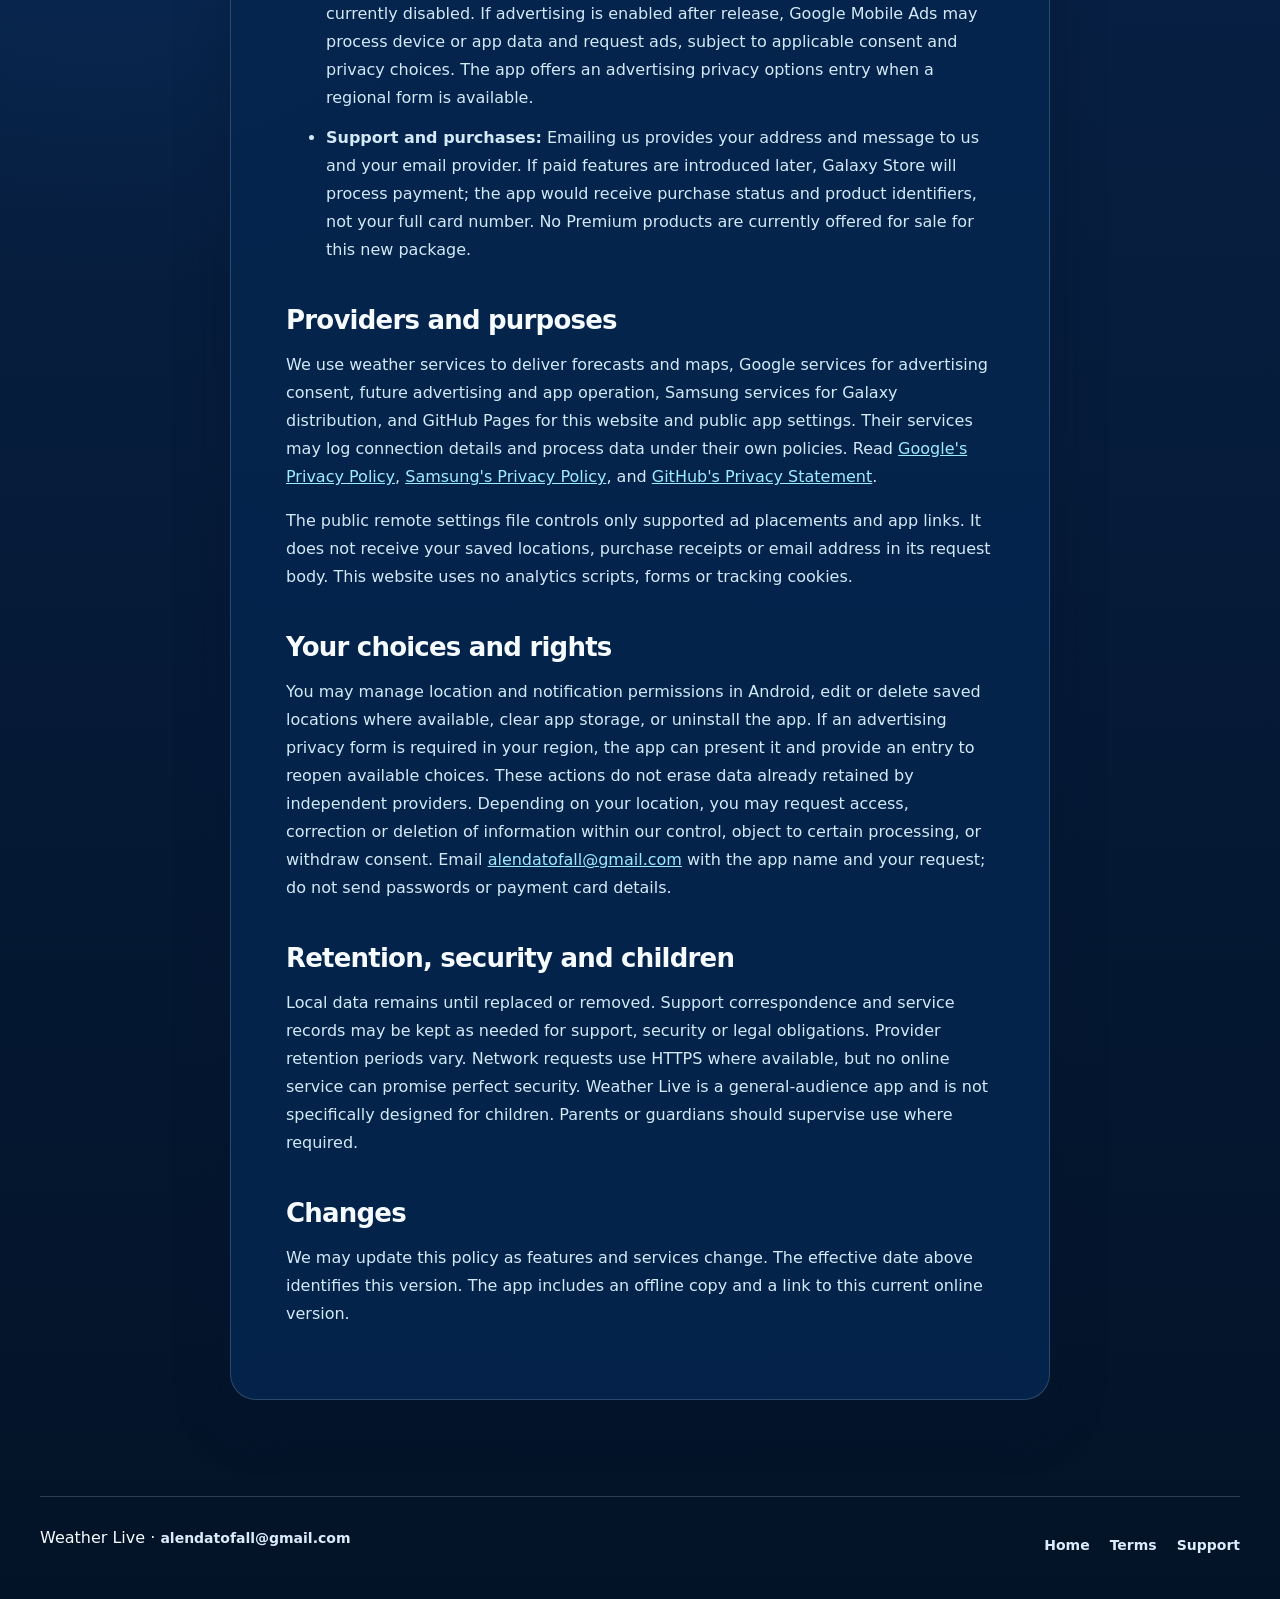
==== commit 391486de: "Publish Weather Live landing page with six feature previews" ====
--- a/docs/privacy.html
+++ b/docs/privacy.html
@@ -1,6 +1,6 @@
 <!doctype html>
-<html lang="en"><head><meta charset="utf-8"><meta name="viewport" content="width=device-width,initial-scale=1"><meta name="theme-color" content="#034775"><meta name="description" content="Privacy Policy for Weather Live"><title>Privacy Policy — Weather Live</title><link rel="canonical" href="https://metosapps.github.io/weather-live/privacy.html"><link rel="icon" href="assets/weather-live-icon.png"><link rel="stylesheet" href="styles.css"></head><body><header class="top wrap"><a class="brand" href="./"><img src="assets/weather-live-icon.png" alt="">Weather Live</a><nav class="nav"><a href="./">Home</a><a href="terms.html">Terms</a><a href="support.html">Support</a></nav></header><main class="article"><div class="eyebrow">Weather Live · Legal</div><h1>Privacy Policy</h1><p class="date">Effective 23 October 2026</p><p>This policy explains how the Weather Live Android application (<code>com.metosapps.weatherlive</code>) and this website handle information. Contact <a href="mailto:alendatofall@gmail.com">alendatofall@gmail.com</a> for privacy questions or requests.</p>
-<h2>Information used</h2><ul><li><strong>Location and places:</strong> With your permission, precise or approximate device location may be used to show local weather. Places you search for or save, coordinates, region and time zone may be kept on your device and sent to weather, geocoding and radar services. You can deny location access and use manual place search where supported.</li><li><strong>Weather requests:</strong> Weather services receive the requested location or coordinates and normal connection details such as your IP address. The app currently calls services hosted at <code>swtapi.tohapp.com</code>, <code>airapi.tohapp.com</code> and <code>sradar.tohapp.com</code>. The original embedded radar provider may be unavailable. If you tap the external weather-map link, your browser opens Windy, which receives normal connection details under its own terms and privacy policy.</li><li><strong>Preferences and diagnostics:</strong> The app stores settings, saved places, cached forecasts, notification choices and consent choices locally. Integrated SDKs may process device details, identifiers, usage events, errors and performance data. Weather data and provider availability can change.</li><li><strong>Notifications:</strong> If enabled, weather alerts and scheduled updates may use your saved locations, device notification permission and a provider messaging token. You can turn notifications off in Android settings.</li><li><strong>Advertising:</strong> Production ad identifiers are configured, but all ad placements are currently disabled. If advertising is enabled after release, Google Mobile Ads may process device or app data and request ads, subject to applicable consent and privacy choices. The app offers an advertising privacy options entry when a regional form is available.</li><li><strong>Support and purchases:</strong> Emailing us provides your address and message to us and your email provider. If paid features are introduced later, Galaxy Store will process payment; the app would receive purchase status and product identifiers, not your full card number. No Premium products are currently offered for sale for this new package.</li></ul>
+<html lang="en"><head><meta charset="utf-8"><meta name="viewport" content="width=device-width,initial-scale=1"><meta name="theme-color" content="#034775"><meta name="description" content="Privacy Policy for Weather Live"><title>Privacy Policy — Weather Live</title><link rel="canonical" href="https://metosapps.github.io/weather-live/privacy.html"><link rel="icon" href="assets/weather-live-icon.png"><link rel="stylesheet" href="styles.css"></head><body><header class="top wrap"><a class="brand" href="./"><img src="assets/weather-live-icon.png" alt="">Weather Live</a><nav class="nav"><a href="./">Home</a><a href="terms.html">Terms</a><a href="support.html">Support</a></nav></header><main class="article"><div class="eyebrow">Weather Live · Legal</div><h1>Privacy Policy</h1><p class="date">Effective 25 October 2026</p><p>This policy explains how the Weather Live Android application (<code>com.metosapps.weatherlive</code>) and this website handle information. Contact <a href="mailto:alendatofall@gmail.com">alendatofall@gmail.com</a> for privacy questions or requests.</p>
+<h2>Information used</h2><ul><li><strong>Location and places:</strong> With your permission, precise or approximate device location may be used to show local weather. Places you search for or save, coordinates, region and time zone may be kept on your device and sent to weather, geocoding and radar services. You can deny location access and use manual place search where supported.</li><li><strong>Weather requests:</strong> Weather services receive the requested location or coordinates and normal connection details such as your IP address. The app currently calls services hosted at <code>swtapi.tohapp.com</code>, <code>airapi.tohapp.com</code> and <code>sradar.tohapp.com</code>. The original embedded radar provider may be unavailable. If you tap the external weather-map link, your browser opens Windy, which receives normal connection details under its own terms and privacy policy.</li><li><strong>Preferences and diagnostics:</strong> The app stores settings, saved places, cached forecasts, notification choices and consent choices locally. Integrated SDKs may process device details, identifiers, usage events, errors and performance data. Weather data and provider availability can change.</li><li><strong>Notifications:</strong> Local weather alerts and scheduled updates may use your saved locations and device notification permission. The old Firebase project is not connected to this new app package, so cloud push messaging is currently disabled. You can turn notifications off in Android settings.</li><li><strong>Advertising:</strong> Production ad identifiers are configured, but all ad placements are currently disabled. If advertising is enabled after release, Google Mobile Ads may process device or app data and request ads, subject to applicable consent and privacy choices. The app offers an advertising privacy options entry when a regional form is available.</li><li><strong>Support and purchases:</strong> Emailing us provides your address and message to us and your email provider. If paid features are introduced later, Galaxy Store will process payment; the app would receive purchase status and product identifiers, not your full card number. No Premium products are currently offered for sale for this new package.</li></ul>
 <h2>Providers and purposes</h2><p>We use weather services to deliver forecasts and maps, Google services for advertising consent, future advertising and app operation, Samsung services for Galaxy distribution, and GitHub Pages for this website and public app settings. Their services may log connection details and process data under their own policies. Read <a href="https://policies.google.com/privacy">Google's Privacy Policy</a>, <a href="https://www.samsung.com/us/account/privacy-policy/">Samsung's Privacy Policy</a>, and <a href="https://docs.github.com/en/site-policy/privacy-policies/github-general-privacy-statement">GitHub's Privacy Statement</a>.</p><p>The public remote settings file controls only supported ad placements and app links. It does not receive your saved locations, purchase receipts or email address in its request body. This website uses no analytics scripts, forms or tracking cookies.</p>
 <h2>Your choices and rights</h2><p>You may manage location and notification permissions in Android, edit or delete saved locations where available, clear app storage, or uninstall the app. If an advertising privacy form is required in your region, the app can present it and provide an entry to reopen available choices. These actions do not erase data already retained by independent providers. Depending on your location, you may request access, correction or deletion of information within our control, object to certain processing, or withdraw consent. Email <a href="mailto:alendatofall@gmail.com">alendatofall@gmail.com</a> with the app name and your request; do not send passwords or payment card details.</p>
 <h2>Retention, security and children</h2><p>Local data remains until replaced or removed. Support correspondence and service records may be kept as needed for support, security or legal obligations. Provider retention periods vary. Network requests use HTTPS where available, but no online service can promise perfect security. Weather Live is a general-audience app and is not specifically designed for children. Parents or guardians should supervise use where required.</p>
--- a/docs/styles.css
+++ b/docs/styles.css
@@ -1,3 +1,130 @@
-:root{color-scheme:dark;--ink:#f3faff;--muted:#bfd9ec;--line:#ffffff38;--glass:#ffffff16;--cyan:#74e4ff;--deep:#021b40}*{box-sizing:border-box}html{scroll-behavior:smooth}body{margin:0;font-family:Inter,ui-sans-serif,system-ui,-apple-system,BlinkMacSystemFont,"Segoe UI",sans-serif;color:var(--ink);background:radial-gradient(circle at 78% 7%,#2dbdf76b,transparent 35%),radial-gradient(circle at 0 65%,#13579f,transparent 42%),linear-gradient(145deg,#021633,#034775 62%,#087fb3);min-height:100vh}a{color:inherit}a:focus-visible{outline:3px solid #b1f0ff;outline-offset:4px;border-radius:8px}.wrap{width:min(1120px,calc(100% - 40px));margin:auto}.top{display:flex;align-items:center;justify-content:space-between;gap:24px;padding:22px 0;border-bottom:1px solid var(--line)}.brand{display:flex;align-items:center;gap:12px;text-decoration:none;font-size:18px;font-weight:800;letter-spacing:-.03em}.brand img{width:40px;height:40px;border-radius:11px}.nav{display:flex;flex-wrap:wrap;gap:22px}.nav a,.foot a{text-decoration:none;color:#dbf2ff}.nav a:hover,.foot a:hover{text-decoration:underline}.hero{display:grid;grid-template-columns:1.15fr .85fr;align-items:center;gap:56px;padding:75px 0 65px}.eyebrow{font-size:12px;letter-spacing:.17em;text-transform:uppercase;font-weight:800;color:var(--cyan)}h1{font-size:clamp(48px,7vw,86px);line-height:1.04;letter-spacing:-.065em;margin:18px 0 20px}h2{font-size:clamp(28px,3.5vw,44px);letter-spacing:-.045em;margin:0 0 14px}h3{font-size:20px;margin:0 0 10px}.lead{font-size:clamp(18px,2vw,21px);line-height:1.65;color:#def3ff;max-width:650px}.muted{color:var(--muted);line-height:1.65}.pills{display:flex;gap:10px;flex-wrap:wrap;margin:28px 0}.pill{padding:9px 13px;border:1px solid var(--line);border-radius:99px;background:var(--glass);color:#e4f7ff;font-size:13px}.store{display:inline-flex;align-items:center;gap:12px;border:1px solid #a9eafa;background:#071c39;border-radius:14px;padding:11px 18px;text-decoration:none;box-shadow:0 10px 30px #00132c55}.store:hover{background:#12385f}.store svg{width:30px;height:30px}.store small{display:block;color:#b8d6e7;font-size:10px;letter-spacing:.12em;text-transform:uppercase}.store strong{display:block;font-size:19px;line-height:1.12}.soon{display:block;margin-top:12px;color:#d8eefa;font-size:13px}.visual{position:relative}.visual:before{content:"";position:absolute;inset:10%;background:#21c7ff;filter:blur(85px);opacity:.5}.hero-icon{position:relative;display:block;width:min(100%,450px);margin:auto;border-radius:28%;box-shadow:0 38px 80px #00152ea6;transform:rotate(2deg)}.section{padding:62px 0}.section-head{max-width:700px;margin-bottom:26px}.grid{display:grid;grid-template-columns:repeat(3,1fr);gap:16px}.card{background:linear-gradient(150deg,#ffffff29,#ffffff0c);border:1px solid var(--line);backdrop-filter:blur(16px);border-radius:22px;padding:25px;min-height:180px;box-shadow:0 14px 36px #00142d28}.card .symbol{font-size:27px;display:block;margin-bottom:22px}.card p{margin:0;color:#cce5f4;line-height:1.6}.band{margin:50px 0;padding:33px;border-radius:25px;background:linear-gradient(130deg,#ffffff20,#ffffff0a);border:1px solid var(--line);display:flex;justify-content:space-between;gap:30px;align-items:center}.band p{max-width:680px}.foot{border-top:1px solid var(--line);padding:30px 0 50px;display:flex;justify-content:space-between;gap:22px;flex-wrap:wrap;color:#c9e3f2;font-size:14px}.foot nav{display:flex;gap:18px;flex-wrap:wrap}.article{max-width:820px;margin:65px auto 95px;background:#042650cc;border:1px solid var(--line);border-radius:26px;padding:clamp(25px,5vw,55px);box-shadow:0 20px 55px #00142d44}.article h1{font-size:clamp(37px,5vw,56px)}.article h2{font-size:26px;margin:42px 0 12px}.article p,.article li{color:#d3e9f6;line-height:1.75}.article li{margin-bottom:12px}.article a{color:#9eecff}.article code{color:#fff;overflow-wrap:anywhere}.date{color:#afd6ec;font-size:14px}@media(max-width:790px){.hero{grid-template-columns:1fr;padding:54px 0 35px;gap:40px}.visual{order:-1}.hero-icon{width:min(72vw,330px)}.grid{grid-template-columns:repeat(2,1fr)}.band{display:block}}@media(max-width:550px){.top{align-items:flex-start;flex-direction:column}.nav{gap:14px}.grid{grid-template-columns:1fr}.card{min-height:0}.band{padding:25px}}
-
-.scene-grid{display:grid;grid-template-columns:repeat(3,1fr);gap:16px}.scene-grid figure{margin:0;overflow:hidden;position:relative;border-radius:22px;border:1px solid var(--line);background:#041b38}.scene-grid img{display:block;width:100%;height:370px;object-fit:cover}.scene-grid figcaption{position:absolute;inset:auto 0 0;padding:28px 18px 17px;background:linear-gradient(transparent,#001735d9);font-weight:800;font-size:20px}@media(max-width:600px){.scene-grid{grid-template-columns:1fr 1fr}.scene-grid figure:last-child{display:none}.scene-grid img{height:270px}}
+:root{
+  color-scheme:dark;
+  --ink:#f6fbff;
+  --muted:#b8d3e8;
+  --cyan:#74e5ff;
+  --line:rgba(205,238,255,.19);
+  --deep:#04162f;
+  --card:rgba(11,51,97,.72);
+}
+*{box-sizing:border-box}
+html{scroll-behavior:smooth}
+body{
+  margin:0;
+  color:var(--ink);
+  font-family:Inter,ui-sans-serif,system-ui,-apple-system,BlinkMacSystemFont,"Segoe UI",sans-serif;
+  background:
+    radial-gradient(circle at 82% 3%,rgba(30,144,232,.33),transparent 23%),
+    radial-gradient(circle at 8% 42%,rgba(19,114,196,.16),transparent 25%),
+    linear-gradient(180deg,#061b3b 0%,#071f42 50%,#031327 100%);
+  min-height:100vh;
+}
+a{color:inherit}
+a:focus-visible,summary:focus-visible{outline:3px solid #baf4ff;outline-offset:4px;border-radius:8px}
+img{max-width:100%}
+.wrap{width:min(1200px,calc(100% - 44px));margin-inline:auto}
+.skip-link{position:absolute;left:12px;top:-60px;background:#fff;color:#003868;padding:12px 18px;z-index:20}
+.skip-link:focus{top:12px}
+.top{display:flex;align-items:center;justify-content:space-between;gap:24px;padding:24px 0;border-bottom:1px solid var(--line)}
+.brand{display:inline-flex;align-items:center;gap:12px;font-size:18px;font-weight:800;letter-spacing:-.035em;text-decoration:none;white-space:nowrap}
+.brand img{border-radius:12px;flex:none}
+.nav{display:flex;align-items:center;gap:clamp(14px,2.5vw,34px);flex-wrap:wrap}
+.nav a,.foot a{color:#d9edfc;text-decoration:none;font-size:14px;font-weight:650}
+.nav a:hover,.foot a:hover{text-decoration:underline;text-underline-offset:5px}
+.eyebrow{color:var(--cyan);font-size:12px;font-weight:800;letter-spacing:.18em;text-transform:uppercase}
+.spark{display:inline-block;width:8px;height:8px;background:#86eaff;border-radius:50%;box-shadow:0 0 15px #74e5ff;vertical-align:middle;margin-right:8px}
+.hero{display:grid;grid-template-columns:.86fr 1.14fr;align-items:center;gap:clamp(30px,4.5vw,68px);padding-block:82px 90px}
+.hero-copy{position:relative;z-index:1}
+.hero h1{font-size:clamp(55px,6.4vw,96px);line-height:.99;letter-spacing:-.075em;margin:21px 0 24px;max-width:640px}
+.hero h1 em{font-style:normal;color:#92e5ff}
+.lead{color:#e0f1ff;font-size:clamp(18px,1.9vw,22px);line-height:1.62;max-width:550px;margin:0}
+.hero-actions{display:flex;align-items:center;gap:22px;flex-wrap:wrap;margin-top:36px}
+.store{display:inline-flex;align-items:center;gap:13px;background:#101c33;color:white;border:1px solid rgba(255,255,255,.72);border-radius:15px;padding:10px 20px 10px 10px;text-decoration:none;min-height:66px;box-shadow:0 16px 36px rgba(0,0,0,.26);transition:transform .2s,background .2s}
+.store:hover{background:#183861;transform:translateY(-2px)}
+.store svg{width:44px;height:44px;flex:none}
+.store small{display:block;font-size:11px;letter-spacing:.08em;text-transform:uppercase;color:#c8d8e4}
+.store strong{display:block;font-size:20px;line-height:1.12}
+.text-link{font-size:15px;font-weight:750;text-decoration:none;border-bottom:1px solid var(--cyan);padding-bottom:4px}
+.text-link:hover{color:var(--cyan)}
+.availability{font-size:13px;color:#a9cce3;line-height:1.5;max-width:480px;margin:20px 0 0}
+.hero-media{position:relative}
+.hero-media:before{content:"";position:absolute;inset:5%;background:#45c7ff;filter:blur(70px);opacity:.2;z-index:-1}
+.hero-media img{display:block;width:100%;height:auto;aspect-ratio:1672/941;object-fit:cover;border-radius:24px;border:1px solid rgba(203,242,255,.28);box-shadow:0 40px 80px rgba(0,9,25,.5)}
+.quick-features{border-block:1px solid var(--line);background:rgba(66,151,221,.08)}
+.quick-inner{display:grid;grid-template-columns:repeat(4,1fr);gap:18px;padding-block:26px}
+.quick-inner span{font-size:14px;font-weight:700;white-space:nowrap}
+.quick-inner b{font-size:12px;color:var(--cyan);font-weight:850;margin-right:11px}
+.section{padding-block:104px}
+.section-head{max-width:750px;margin-bottom:35px}
+.section-head h2,.contact-band h2{font-size:clamp(35px,4.3vw,60px);line-height:1.08;letter-spacing:-.06em;margin:13px 0 16px}
+.section-head p,.contact-band p{color:var(--muted);font-size:17px;line-height:1.65;margin:0}
+.feature-grid{display:grid;grid-template-columns:repeat(3,1fr);gap:16px}
+.feature-card{min-height:224px;padding:28px;border:1px solid var(--line);border-radius:22px;background:linear-gradient(145deg,rgba(40,114,185,.32),rgba(10,42,82,.38));box-shadow:0 16px 34px rgba(0,10,29,.12)}
+.feature-icon{display:grid;place-items:center;width:44px;height:44px;margin-bottom:24px;border-radius:13px;background:rgba(108,219,255,.14);border:1px solid rgba(148,225,255,.28);color:#c3f3ff;font-size:25px}
+.feature-card h3{margin:0 0 9px;font-size:21px;letter-spacing:-.025em}
+.feature-card p{margin:0;color:#c7dfef;line-height:1.62;font-size:15px}
+.screenshots-section{padding-block:100px;background:linear-gradient(180deg,rgba(7,56,109,.5),rgba(2,25,54,.43));border-block:1px solid var(--line)}
+.screenshot-grid{display:grid;grid-template-columns:repeat(3,1fr);gap:20px}
+.shot{display:block;overflow:hidden;border:1px solid rgba(176,229,255,.26);border-radius:22px;background:#092c5b;text-decoration:none;box-shadow:0 24px 42px rgba(0,10,28,.21);transition:transform .2s,border-color .2s}
+.shot:hover{transform:translateY(-5px);border-color:#8de8ff}
+.shot img{display:block;width:100%;height:auto;aspect-ratio:941/1672;object-fit:cover}
+.shot span{display:flex;justify-content:space-between;align-items:center;gap:12px;padding:16px 18px;color:#8de8ff;font-size:12px;letter-spacing:.1em}
+.shot strong{color:#fff;font-size:15px;letter-spacing:normal}
+.faq{display:grid;gap:12px;max-width:890px}
+.faq details{border:1px solid var(--line);background:var(--card);border-radius:17px;padding:0 22px}
+.faq summary{cursor:pointer;list-style:none;padding:23px 30px 23px 0;font-size:18px;font-weight:740;position:relative}
+.faq summary::-webkit-details-marker{display:none}
+.faq summary:after{content:"+";position:absolute;right:0;top:17px;color:var(--cyan);font-size:27px;font-weight:300}
+.faq details[open] summary:after{content:"−"}
+.faq details p{color:#c8e1f1;line-height:1.7;margin:0 0 24px;max-width:740px}
+.contact-band{margin-bottom:100px;display:flex;align-items:center;justify-content:space-between;gap:30px;padding:40px 46px;border-radius:24px;border:1px solid rgba(182,237,255,.44);background:linear-gradient(110deg,rgba(42,136,214,.55),rgba(18,86,154,.37));box-shadow:0 30px 60px rgba(0,11,31,.2)}
+.contact-band h2{font-size:clamp(31px,3.3vw,45px)}
+.button-light{display:inline-flex;gap:16px;align-items:center;justify-content:center;flex:none;background:#e9f9ff;color:#07365e;text-decoration:none;font-weight:800;padding:15px 19px;border-radius:12px}
+.button-light:hover{background:#fff}
+.foot{border-top:1px solid var(--line);padding-block:31px 46px;display:flex;justify-content:space-between;gap:24px;align-items:flex-start}
+.foot .brand{font-size:16px}
+.foot p{font-size:13px;color:#a9c9e1;margin:15px 0 0}
+.foot nav{display:flex;gap:20px;flex-wrap:wrap;padding-top:9px}
+.article{width:min(820px,calc(100% - 44px));margin:62px auto 96px;background:rgba(5,38,80,.86);border:1px solid var(--line);border-radius:26px;padding:clamp(25px,5vw,55px);box-shadow:0 20px 55px #00142d44}
+.article h1{font-size:clamp(38px,5vw,57px);line-height:1.05;letter-spacing:-.055em;margin:14px 0 8px}
+.article h2{font-size:26px;letter-spacing:-.03em;margin:41px 0 12px}
+.article p,.article li{color:#d3e9f6;line-height:1.75}
+.article li{margin-bottom:12px}
+.article a{color:#9eecff}
+.article code{color:#fff;overflow-wrap:anywhere}
+.date{color:#afd6ec;font-size:14px}
+@media(max-width:1000px){
+  .hero{grid-template-columns:1fr;padding-block:60px 70px}
+  .hero h1{max-width:820px}
+  .hero-media{max-width:820px}
+  .quick-inner{grid-template-columns:repeat(2,1fr)}
+}
+@media(max-width:720px){
+  .top{flex-wrap:wrap}
+  .nav{width:100%;gap:18px}
+  .feature-grid{grid-template-columns:repeat(2,1fr)}
+  .screenshot-grid{grid-auto-flow:column;grid-auto-columns:minmax(230px,56vw);grid-template-columns:none;overflow-x:auto;scroll-snap-type:x mandatory;padding:0 0 20px;scrollbar-color:#66d9ff #0a2c56}
+  .shot{scroll-snap-align:start}
+  .contact-band{display:block;padding:30px}
+  .button-light{margin-top:26px}
+}
+@media(max-width:520px){
+  .wrap{width:min(100% - 32px,1200px)}
+  .top{padding-block:19px}
+  .nav{gap:13px}
+  .nav a{font-size:13px}
+  .hero{padding-block:54px 60px;gap:35px}
+  .hero h1{font-size:clamp(49px,13vw,70px)}
+  .hero-media img{border-radius:15px}
+  .quick-inner{gap:16px 8px}
+  .quick-inner span{font-size:12px;white-space:normal}
+  .quick-inner b{display:block;margin-bottom:3px}
+  .section,.screenshots-section{padding-block:72px}
+  .feature-grid{grid-template-columns:1fr}
+  .feature-card{min-height:0}
+  .screenshot-grid{grid-auto-columns:minmax(225px,72vw)}
+  .contact-band{margin-bottom:70px}
+  .foot{display:block}
+  .foot nav{margin-top:20px}
+}
+@media(prefers-reduced-motion:reduce){html{scroll-behavior:auto}.store,.shot{transition:none}}
